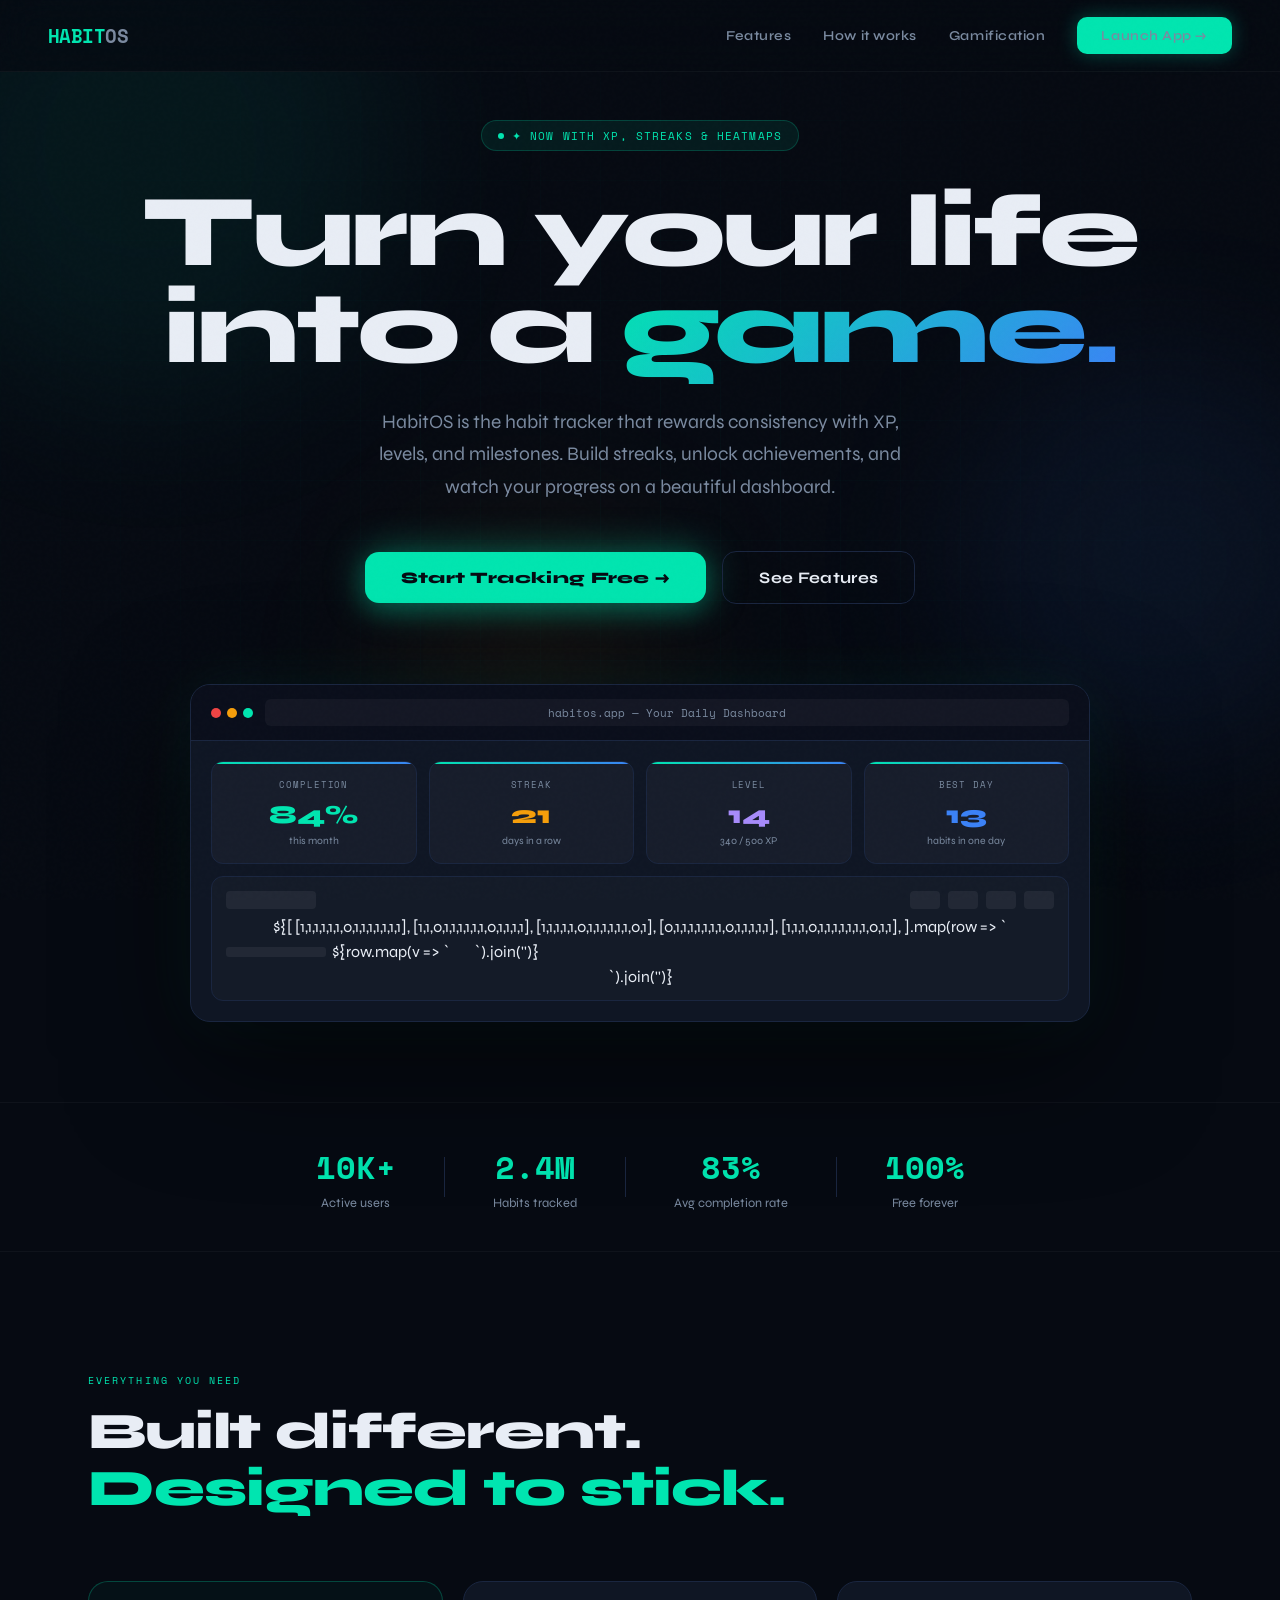
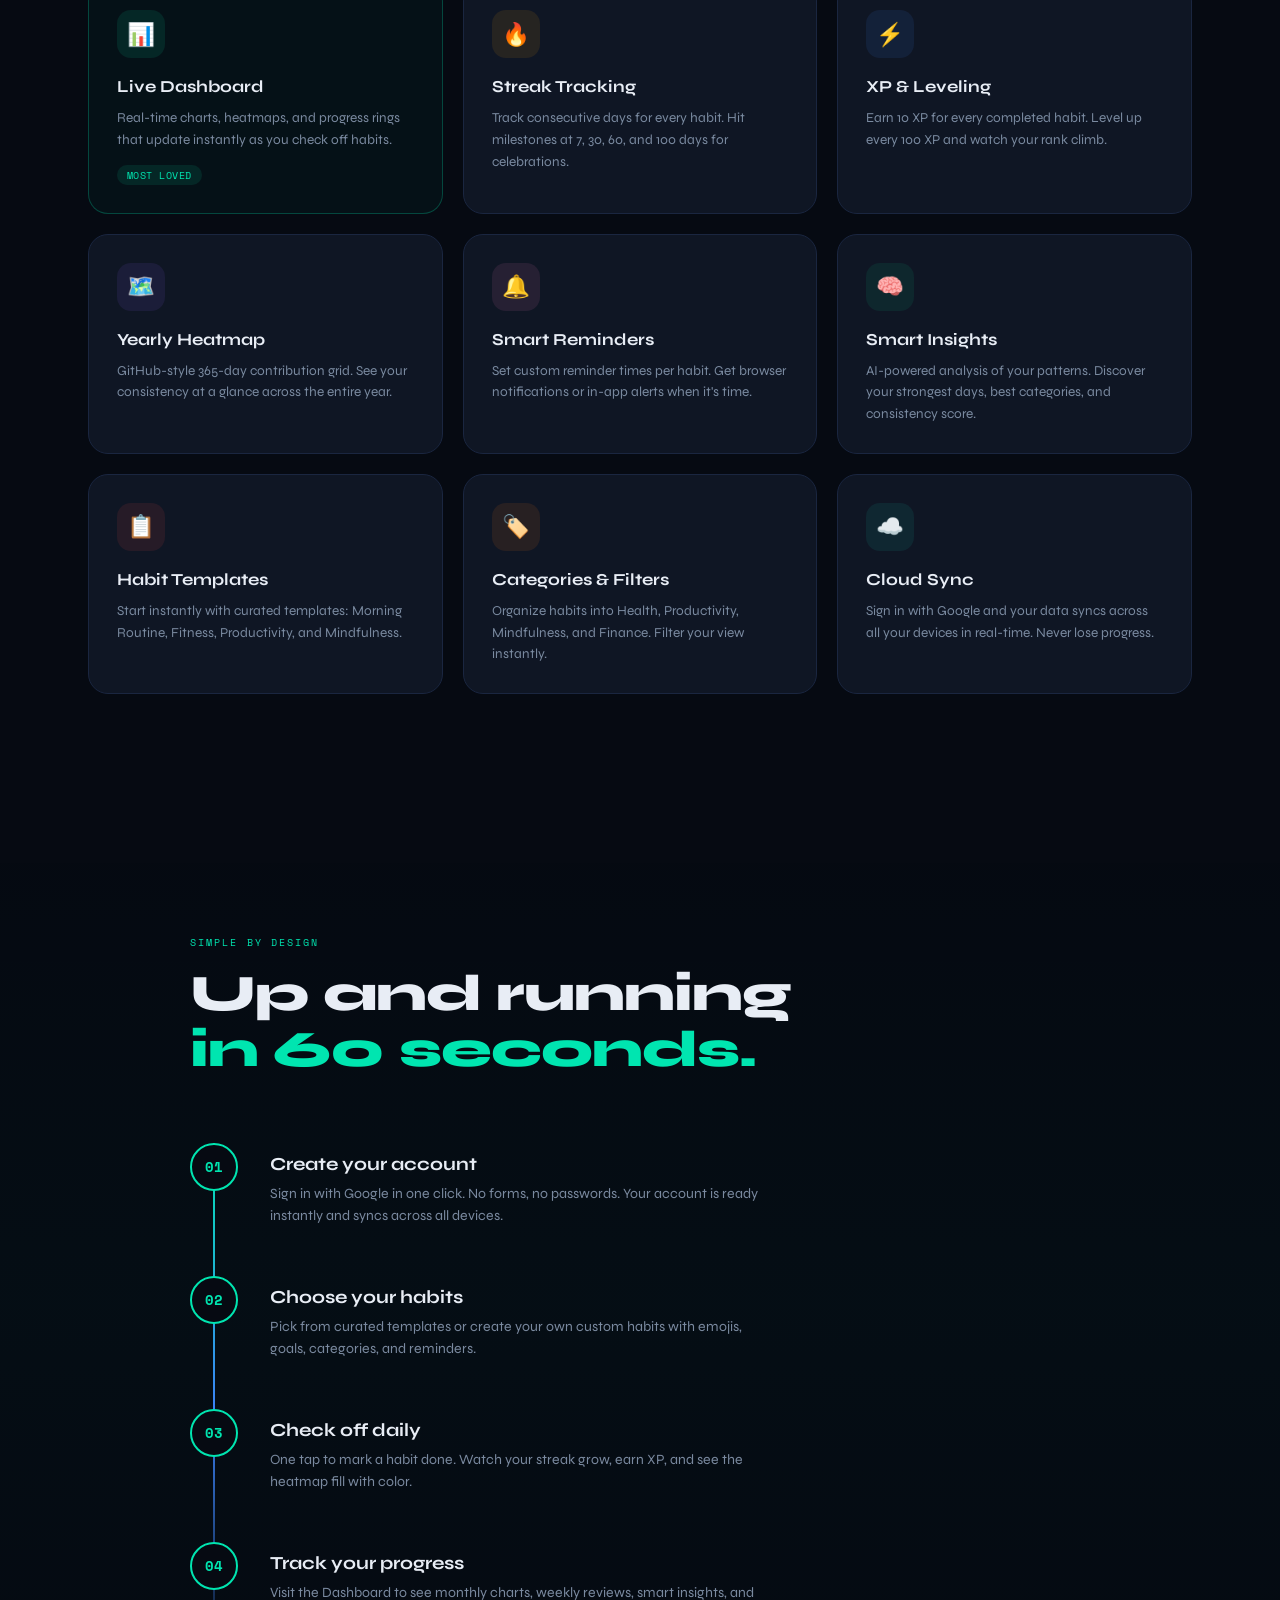
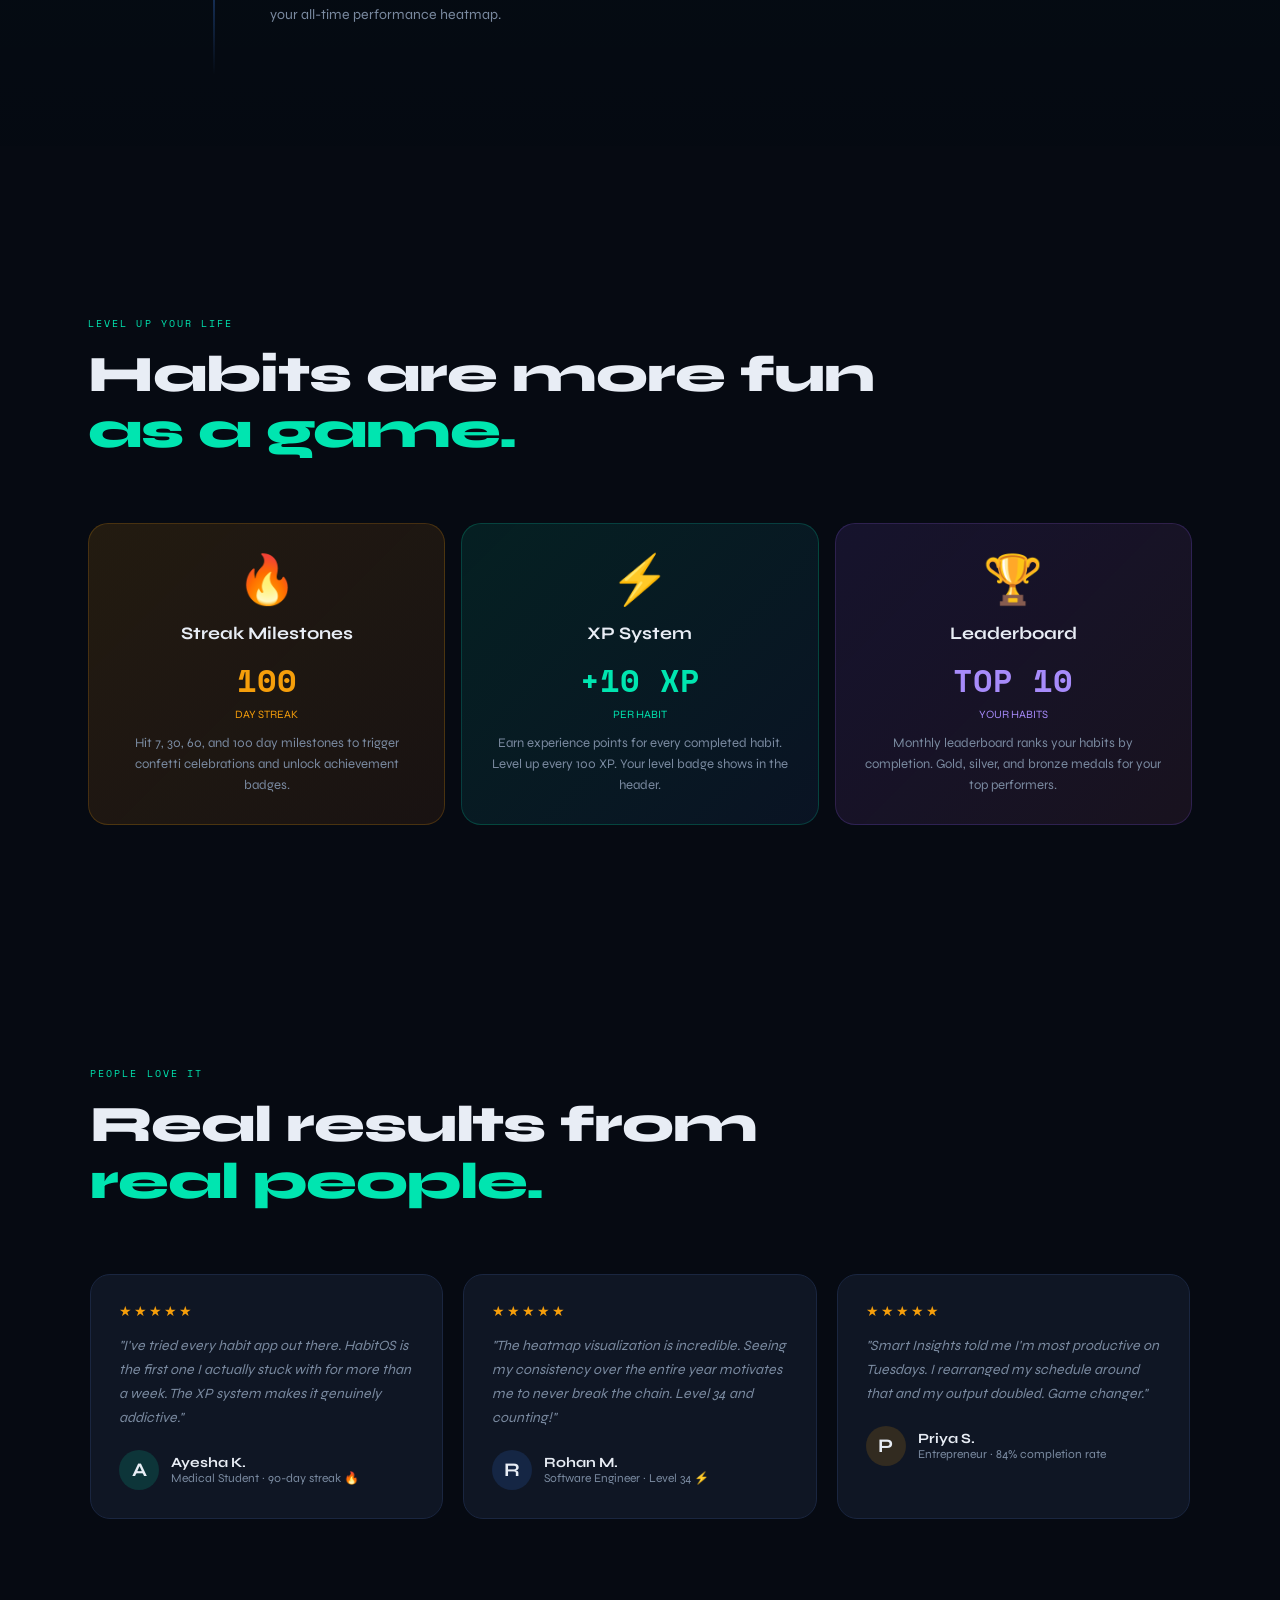
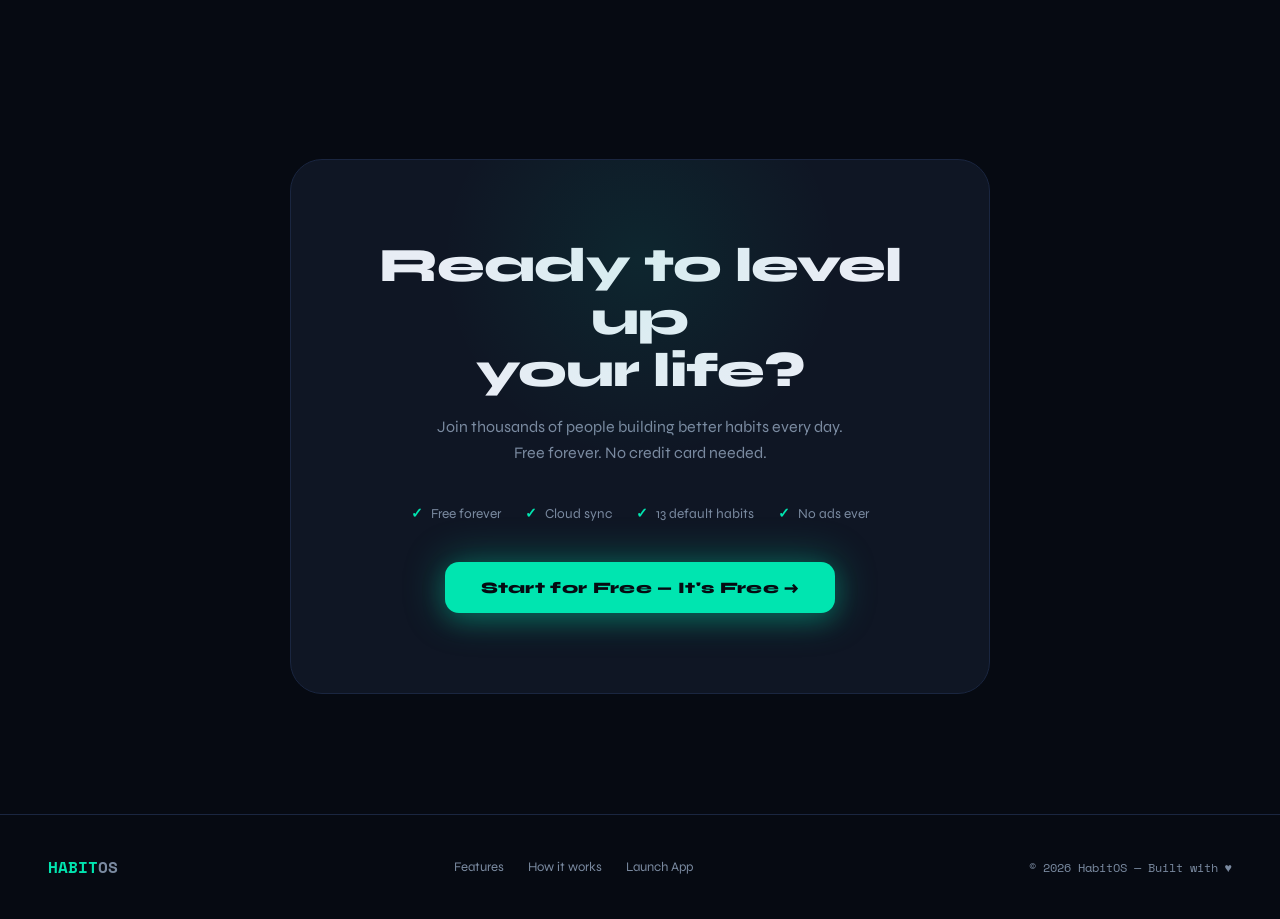
==== index.html @ 93cfb810 "feat: HabitOS v2.0 — gamified habit tracker" ====
<!DOCTYPE html>
<html lang="en">
<head>
<meta charset="UTF-8">
<meta name="viewport" content="width=device-width, initial-scale=1.0">
<title>HabitOS — Turn Your Life Into a Game</title>
<meta name="description" content="The habit tracker that turns your daily routine into an RPG. Track habits, earn XP, build streaks, and level up your life.">
<link rel="preconnect" href="https://fonts.googleapis.com">
<link href="https://fonts.googleapis.com/css2?family=Space+Mono:wght@400;700&family=Clash+Display:wght@400;500;600;700&family=Syne:wght@400;600;700;800&display=swap" rel="stylesheet">
<style>
:root {
  --bg: #060a12;
  --bg2: #0a0e1a;
  --surface: #0f1624;
  --border: #1a2640;
  --accent: #00e5b0;
  --accent2: #3b82f6;
  --accent3: #f59e0b;
  --pink: #f472b6;
  --text: #e8edf5;
  --text2: #7a8aa0;
  --glow: 0 0 40px rgba(0,229,176,0.2);
}

*, *::before, *::after { box-sizing: border-box; margin: 0; padding: 0; }

html { scroll-behavior: smooth; }

body {
  background: var(--bg);
  color: var(--text);
  font-family: 'Syne', sans-serif;
  overflow-x: hidden;
  cursor: default;
}

/* ── NOISE OVERLAY ── */
body::after {
  content: '';
  position: fixed; inset: 0; z-index: 1000;
  background-image: url("data:image/svg+xml,%3Csvg viewBox='0 0 256 256' xmlns='http://www.w3.org/2000/svg'%3E%3Cfilter id='noise'%3E%3CfeTurbulence type='fractalNoise' baseFrequency='0.9' numOctaves='4' stitchTiles='stitch'/%3E%3C/filter%3E%3Crect width='100%25' height='100%25' filter='url(%23noise)' opacity='0.03'/%3E%3C/svg%3E");
  pointer-events: none; opacity: 0.4;
}

/* ── ANIMATED BG ORBS ── */
.orb {
  position: fixed; border-radius: 50%;
  filter: blur(80px); pointer-events: none; z-index: 0;
  animation: orbFloat 8s ease-in-out infinite;
}
.orb-1 { width: 500px; height: 500px; background: rgba(0,229,176,0.06); top: -100px; left: -100px; animation-delay: 0s; }
.orb-2 { width: 400px; height: 400px; background: rgba(59,130,246,0.07); top: 40%; right: -80px; animation-delay: -3s; }
.orb-3 { width: 300px; height: 300px; background: rgba(245,158,11,0.05); bottom: 10%; left: 30%; animation-delay: -5s; }

@keyframes orbFloat {
  0%, 100% { transform: translate(0, 0); }
  33% { transform: translate(20px, -30px); }
  66% { transform: translate(-15px, 20px); }
}

/* ── GRID BG ── */
.grid-bg {
  position: fixed; inset: 0; z-index: 0;
  background-image:
    linear-gradient(rgba(0,229,176,0.025) 1px, transparent 1px),
    linear-gradient(90deg, rgba(0,229,176,0.025) 1px, transparent 1px);
  background-size: 60px 60px;
  mask-image: radial-gradient(ellipse 80% 80% at 50% 50%, black, transparent);
}

/* ── NAVBAR ── */
nav {
  position: fixed; top: 0; left: 0; right: 0; z-index: 100;
  padding: 0 48px;
  height: 72px;
  display: flex; align-items: center; justify-content: space-between;
  background: rgba(6,10,18,0.8);
  backdrop-filter: blur(20px);
  border-bottom: 1px solid rgba(255,255,255,0.04);
}
.nav-logo {
  font-family: 'Space Mono', monospace;
  font-size: 1.2rem; font-weight: 700;
  color: var(--accent); letter-spacing: -0.03em;
  text-decoration: none;
}
.nav-logo span { color: var(--text2); }
.nav-links { display: flex; align-items: center; gap: 32px; }
.nav-links a {
  color: var(--text2); text-decoration: none;
  font-size: 0.85rem; font-weight: 600; letter-spacing: 0.04em;
  transition: color 0.2s;
}
.nav-links a:hover { color: var(--text); }
.nav-cta {
  background: var(--accent); color: #060a12;
  padding: 10px 24px; border-radius: 10px;
  font-weight: 700; font-size: 0.85rem;
  text-decoration: none; letter-spacing: 0.04em;
  transition: all 0.2s;
  box-shadow: 0 0 20px rgba(0,229,176,0.3);
}
.nav-cta:hover {
  box-shadow: 0 0 40px rgba(0,229,176,0.5);
  transform: translateY(-1px);
  color: #060a12 !important;
}

/* ── SECTIONS ── */
section { position: relative; z-index: 1; }

/* ── HERO ── */
.hero {
  min-height: 100vh;
  display: flex; flex-direction: column;
  align-items: center; justify-content: center;
  text-align: center;
  padding: 120px 24px 80px;
}

.hero-badge {
  display: inline-flex; align-items: center; gap: 8px;
  background: rgba(0,229,176,0.08);
  border: 1px solid rgba(0,229,176,0.2);
  border-radius: 99px; padding: 6px 16px;
  font-family: 'Space Mono', monospace;
  font-size: 0.7rem; color: var(--accent);
  letter-spacing: 0.1em; margin-bottom: 32px;
  animation: fadeUp 0.6s ease both;
}
.hero-badge::before {
  content: ''; width: 6px; height: 6px;
  background: var(--accent); border-radius: 50%;
  animation: pulse 2s infinite;
}
@keyframes pulse { 0%,100%{opacity:1;} 50%{opacity:0.3;} }

.hero-title {
  font-family: 'Syne', sans-serif;
  font-size: clamp(3rem, 8vw, 6.5rem);
  font-weight: 800;
  line-height: 0.95;
  letter-spacing: -0.03em;
  margin-bottom: 28px;
  animation: fadeUp 0.6s ease 0.1s both;
}
.hero-title .line1 { display: block; color: var(--text); }
.hero-title .line2 { display: block; color: var(--text); }
.hero-title .accent-word {
  background: linear-gradient(135deg, var(--accent), var(--accent2));
  -webkit-background-clip: text; -webkit-text-fill-color: transparent;
  background-clip: text;
}

.hero-sub {
  font-size: clamp(1rem, 2vw, 1.2rem);
  color: var(--text2); max-width: 560px;
  line-height: 1.7; margin-bottom: 48px;
  animation: fadeUp 0.6s ease 0.2s both;
}

.hero-ctas {
  display: flex; align-items: center; gap: 16px; flex-wrap: wrap; justify-content: center;
  animation: fadeUp 0.6s ease 0.3s both;
  margin-bottom: 80px;
}
.btn-hero-primary {
  background: var(--accent); color: #060a12;
  padding: 16px 36px; border-radius: 14px;
  font-family: 'Syne', sans-serif; font-weight: 800;
  font-size: 1rem; text-decoration: none;
  letter-spacing: 0.02em;
  box-shadow: 0 0 40px rgba(0,229,176,0.35), 0 8px 24px rgba(0,229,176,0.2);
  transition: all 0.2s;
  border: none; cursor: pointer;
}
.btn-hero-primary:hover {
  transform: translateY(-3px);
  box-shadow: 0 0 60px rgba(0,229,176,0.5), 0 12px 32px rgba(0,229,176,0.25);
}
.btn-hero-ghost {
  background: transparent; color: var(--text);
  padding: 16px 36px; border-radius: 14px;
  font-family: 'Syne', sans-serif; font-weight: 700;
  font-size: 1rem; text-decoration: none;
  border: 1px solid var(--border); letter-spacing: 0.02em;
  transition: all 0.2s;
}
.btn-hero-ghost:hover { border-color: var(--text2); transform: translateY(-2px); }

/* App preview mockup */
.hero-mockup {
  width: 100%; max-width: 900px;
  background: var(--surface);
  border: 1px solid var(--border);
  border-radius: 20px;
  overflow: hidden;
  box-shadow: 0 40px 120px rgba(0,0,0,0.6), 0 0 60px rgba(0,229,176,0.08);
  animation: fadeUp 0.8s ease 0.4s both;
  position: relative;
}
.mockup-bar {
  background: rgba(10,14,26,0.9);
  border-bottom: 1px solid var(--border);
  padding: 14px 20px;
  display: flex; align-items: center; gap: 12px;
}
.mockup-dots { display: flex; gap: 6px; }
.mockup-dots span { width: 10px; height: 10px; border-radius: 50%; }
.mockup-dots span:nth-child(1) { background: #ef4444; }
.mockup-dots span:nth-child(2) { background: #f59e0b; }
.mockup-dots span:nth-child(3) { background: #00e5b0; }
.mockup-url {
  flex: 1; background: rgba(255,255,255,0.04); border-radius: 6px;
  padding: 5px 14px; font-family: 'Space Mono', monospace;
  font-size: 0.7rem; color: var(--text2); text-align: center;
}

.mockup-content {
  padding: 20px;
  display: grid; grid-template-columns: 1fr 1fr 1fr 1fr; gap: 12px;
  min-height: 240px;
}
.mock-stat {
  background: rgba(255,255,255,0.03); border: 1px solid var(--border);
  border-radius: 12px; padding: 16px;
  position: relative; overflow: hidden;
}
.mock-stat::before {
  content: ''; position: absolute; top: 0; left: 0; right: 0; height: 2px;
  background: linear-gradient(90deg, var(--accent), var(--accent2));
}
.mock-stat-label { font-family: 'Space Mono', monospace; font-size: 0.55rem; color: var(--text2); letter-spacing: 0.1em; margin-bottom: 8px; }
.mock-stat-value { font-size: 1.6rem; font-weight: 800; color: var(--accent); }
.mock-stat-sub { font-size: 0.65rem; color: var(--text2); margin-top: 4px; }

.mock-grid {
  grid-column: 1 / -1;
  background: rgba(255,255,255,0.02); border: 1px solid var(--border);
  border-radius: 12px; padding: 14px; overflow: hidden;
}
.mock-grid-header { display: flex; gap: 4px; margin-bottom: 8px; }
.mock-gh { height: 18px; background: rgba(255,255,255,0.06); border-radius: 4px; }
.mock-grid-rows { display: flex; flex-direction: column; gap: 6px; }
.mock-row { display: flex; align-items: center; gap: 6px; }
.mock-row-label { width: 100px; height: 10px; background: rgba(255,255,255,0.06); border-radius: 3px; flex-shrink: 0; }
.mock-cells { display: flex; gap: 3px; }
.mock-cell { width: 18px; height: 18px; border-radius: 3px; }
.mc-done { background: rgba(0,229,176,0.5); }
.mc-empty { background: rgba(255,255,255,0.05); }
.mc-partial { background: rgba(0,229,176,0.2); }

/* ── SOCIAL PROOF ── */
.social-proof {
  padding: 40px 48px;
  display: flex; align-items: center; justify-content: center; gap: 48px;
  flex-wrap: wrap;
  border-top: 1px solid rgba(255,255,255,0.04);
  border-bottom: 1px solid rgba(255,255,255,0.04);
}
.sp-stat { text-align: center; }
.sp-num { font-family: 'Space Mono', monospace; font-size: 2rem; font-weight: 700; color: var(--accent); }
.sp-label { font-size: 0.8rem; color: var(--text2); margin-top: 4px; }
.sp-divider { width: 1px; height: 40px; background: var(--border); }

/* ── FEATURES ── */
.features {
  padding: 120px 48px;
  max-width: 1200px; margin: 0 auto;
}
.section-tag {
  font-family: 'Space Mono', monospace;
  font-size: 0.65rem; color: var(--accent);
  letter-spacing: 0.2em; text-transform: uppercase;
  margin-bottom: 16px; display: block;
}
.section-title {
  font-size: clamp(2rem, 4vw, 3.2rem);
  font-weight: 800; line-height: 1.1;
  letter-spacing: -0.02em; margin-bottom: 64px;
}
.section-title span { color: var(--accent); }

.features-grid {
  display: grid;
  grid-template-columns: repeat(3, 1fr);
  gap: 20px;
}
.feature-card {
  background: var(--surface);
  border: 1px solid var(--border);
  border-radius: 20px; padding: 28px;
  transition: all 0.3s;
  position: relative; overflow: hidden;
}
.feature-card::before {
  content: ''; position: absolute;
  inset: 0; border-radius: 20px;
  background: radial-gradient(circle at top left, rgba(0,229,176,0.04), transparent 60%);
  opacity: 0; transition: opacity 0.3s;
}
.feature-card:hover { border-color: rgba(0,229,176,0.3); transform: translateY(-4px); box-shadow: 0 20px 60px rgba(0,0,0,0.3); }
.feature-card:hover::before { opacity: 1; }
.feature-card.featured { border-color: rgba(0,229,176,0.25); background: rgba(0,229,176,0.03); }

.feat-icon {
  width: 48px; height: 48px; border-radius: 14px;
  display: flex; align-items: center; justify-content: center;
  font-size: 1.4rem; margin-bottom: 18px;
}
.feat-title { font-size: 1.05rem; font-weight: 700; margin-bottom: 10px; }
.feat-desc { font-size: 0.85rem; color: var(--text2); line-height: 1.6; }
.feat-badge {
  display: inline-block; margin-top: 14px;
  font-family: 'Space Mono', monospace; font-size: 0.6rem;
  color: var(--accent); background: rgba(0,229,176,0.1);
  border-radius: 99px; padding: 3px 10px; letter-spacing: 0.05em;
}

/* ── HOW IT WORKS ── */
.how-it-works {
  padding: 120px 48px;
  background: linear-gradient(180deg, transparent, rgba(0,229,176,0.02), transparent);
}
.hiw-inner { max-width: 900px; margin: 0 auto; }
.steps { display: flex; flex-direction: column; gap: 0; margin-top: 60px; position: relative; }
.steps::before {
  content: ''; position: absolute; left: 23px; top: 0; bottom: 0;
  width: 2px; background: linear-gradient(180deg, var(--accent), var(--accent2), transparent);
}
.step { display: flex; gap: 32px; align-items: flex-start; padding-bottom: 48px; }
.step-num {
  width: 48px; height: 48px; border-radius: 50%; flex-shrink: 0;
  background: var(--bg); border: 2px solid var(--accent);
  display: flex; align-items: center; justify-content: center;
  font-family: 'Space Mono', monospace; font-size: 0.85rem;
  font-weight: 700; color: var(--accent); position: relative; z-index: 1;
}
.step-content { padding-top: 10px; }
.step-title { font-size: 1.15rem; font-weight: 700; margin-bottom: 8px; }
.step-desc { font-size: 0.88rem; color: var(--text2); line-height: 1.6; max-width: 500px; }

/* ── GAMIFICATION SHOWCASE ── */
.game-section {
  padding: 120px 48px;
  max-width: 1200px; margin: 0 auto;
}
.game-cards { display: grid; grid-template-columns: repeat(3, 1fr); gap: 16px; margin-top: 60px; }
.game-card {
  border-radius: 20px; padding: 28px;
  position: relative; overflow: hidden; text-align: center;
}
.gc-1 { background: linear-gradient(135deg, rgba(245,158,11,0.12), rgba(249,115,22,0.08)); border: 1px solid rgba(245,158,11,0.2); }
.gc-2 { background: linear-gradient(135deg, rgba(0,229,176,0.1), rgba(59,130,246,0.08)); border: 1px solid rgba(0,229,176,0.2); }
.gc-3 { background: linear-gradient(135deg, rgba(139,92,246,0.12), rgba(244,114,182,0.08)); border: 1px solid rgba(139,92,246,0.2); }
.game-card .gc-icon { font-size: 3rem; margin-bottom: 14px; display: block; }
.game-card .gc-title { font-size: 1.1rem; font-weight: 700; margin-bottom: 8px; }
.game-card .gc-desc { font-size: 0.82rem; color: var(--text2); line-height: 1.6; }
.game-card .gc-value { font-family: 'Space Mono', monospace; font-size: 2rem; font-weight: 700; margin: 12px 0 4px; }
.gc-1 .gc-value { color: var(--accent3); }
.gc-2 .gc-value { color: var(--accent); }
.gc-3 .gc-value { color: #a78bfa; }

/* ── TESTIMONIALS ── */
.testimonials { padding: 120px 48px; }
.testi-inner { max-width: 1100px; margin: 0 auto; }
.testi-grid { display: grid; grid-template-columns: repeat(3, 1fr); gap: 20px; margin-top: 60px; }
.testi-card {
  background: var(--surface); border: 1px solid var(--border);
  border-radius: 20px; padding: 28px; transition: all 0.2s;
}
.testi-card:hover { border-color: rgba(0,229,176,0.2); transform: translateY(-3px); }
.testi-stars { color: var(--accent3); font-size: 0.9rem; margin-bottom: 14px; letter-spacing: 2px; }
.testi-text { font-size: 0.88rem; color: var(--text2); line-height: 1.7; margin-bottom: 20px; font-style: italic; }
.testi-author { display: flex; align-items: center; gap: 12px; }
.testi-avatar {
  width: 40px; height: 40px; border-radius: 50%;
  display: flex; align-items: center; justify-content: center;
  font-size: 1.2rem; font-weight: 700; flex-shrink: 0;
}
.ta-1 { background: rgba(0,229,176,0.15); }
.ta-2 { background: rgba(59,130,246,0.15); }
.ta-3 { background: rgba(245,158,11,0.15); }
.testi-name { font-weight: 700; font-size: 0.88rem; }
.testi-role { font-size: 0.75rem; color: var(--text2); }

/* ── CTA SECTION ── */
.cta-section {
  padding: 120px 48px;
  text-align: center;
}
.cta-inner {
  max-width: 700px; margin: 0 auto;
  background: var(--surface);
  border: 1px solid var(--border);
  border-radius: 32px; padding: 80px 60px;
  position: relative; overflow: hidden;
}
.cta-inner::before {
  content: ''; position: absolute; top: -100px; left: 50%; transform: translateX(-50%);
  width: 400px; height: 400px; border-radius: 50%;
  background: radial-gradient(circle, rgba(0,229,176,0.08), transparent 70%);
  pointer-events: none;
}
.cta-title { font-size: clamp(2rem, 4vw, 3rem); font-weight: 800; line-height: 1.1; margin-bottom: 16px; letter-spacing: -0.02em; }
.cta-sub { color: var(--text2); font-size: 1rem; margin-bottom: 40px; line-height: 1.6; }
.cta-features { display: flex; justify-content: center; gap: 24px; flex-wrap: wrap; margin-bottom: 40px; }
.cta-feat { display: flex; align-items: center; gap: 8px; font-size: 0.85rem; color: var(--text2); }
.cta-feat::before { content: '✓'; color: var(--accent); font-weight: 700; }

/* ── FOOTER ── */
footer {
  border-top: 1px solid var(--border);
  padding: 40px 48px;
  display: flex; align-items: center; justify-content: space-between; flex-wrap: wrap; gap: 16px;
}
.footer-logo { font-family: 'Space Mono', monospace; font-size: 1rem; color: var(--accent); font-weight: 700; }
.footer-logo span { color: var(--text2); }
.footer-links { display: flex; gap: 24px; }
.footer-links a { color: var(--text2); text-decoration: none; font-size: 0.82rem; transition: color 0.2s; }
.footer-links a:hover { color: var(--text); }
.footer-copy { color: var(--text2); font-size: 0.78rem; font-family: 'Space Mono', monospace; }

/* ── ANIMATIONS ── */
@keyframes fadeUp {
  from { opacity: 0; transform: translateY(24px); }
  to { opacity: 1; transform: translateY(0); }
}
.reveal {
  opacity: 0; transform: translateY(32px);
  transition: opacity 0.7s ease, transform 0.7s ease;
}
.reveal.visible { opacity: 1; transform: translateY(0); }

/* ── MOBILE ── */
@media (max-width: 768px) {
  nav { padding: 0 20px; }
  .nav-links { display: none; }
  .features { padding: 80px 20px; }
  .features-grid { grid-template-columns: 1fr; }
  .game-cards { grid-template-columns: 1fr; }
  .testi-grid { grid-template-columns: 1fr; }
  .how-it-works { padding: 80px 20px; }
  .social-proof { padding: 40px 20px; gap: 24px; }
  .sp-divider { display: none; }
  .cta-inner { padding: 48px 28px; }
  footer { flex-direction: column; text-align: center; padding: 32px 20px; }
  .mockup-content { grid-template-columns: 1fr 1fr; }
}
</style>
</head>
<body>

<div class="grid-bg"></div>
<div class="orb orb-1"></div>
<div class="orb orb-2"></div>
<div class="orb orb-3"></div>

<!-- ── NAVBAR ── -->
<nav>
  <a href="#" class="nav-logo">HABIT<span>OS</span></a>
  <div class="nav-links">
    <a href="#features">Features</a>
    <a href="#how-it-works">How it works</a>
    <a href="#gamification">Gamification</a>
    <a href="app.html" class="nav-cta">Launch App →</a>
  </div>
</nav>

<!-- ── HERO ── -->
<section class="hero">
  <div class="hero-badge">✦ NOW WITH XP, STREAKS & HEATMAPS</div>

  <h1 class="hero-title">
    <span class="line1">Turn your life</span>
    <span class="line2">into a <span class="accent-word">game.</span></span>
  </h1>

  <p class="hero-sub">
    HabitOS is the habit tracker that rewards consistency with XP, levels, and milestones.
    Build streaks, unlock achievements, and watch your progress on a beautiful dashboard.
  </p>

  <div class="hero-ctas">
    <a href="app.html" class="btn-hero-primary">Start Tracking Free →</a>
    <a href="#features" class="btn-hero-ghost">See Features</a>
  </div>

  <!-- App mockup -->
  <div class="hero-mockup">
    <div class="mockup-bar">
      <div class="mockup-dots">
        <span></span><span></span><span></span>
      </div>
      <div class="mockup-url">habitos.app — Your Daily Dashboard</div>
    </div>
    <div class="mockup-content">
      <div class="mock-stat">
        <div class="mock-stat-label">COMPLETION</div>
        <div class="mock-stat-value">84%</div>
        <div class="mock-stat-sub">this month</div>
      </div>
      <div class="mock-stat">
        <div class="mock-stat-label">STREAK</div>
        <div class="mock-stat-value" style="color:var(--accent3)">21</div>
        <div class="mock-stat-sub">days in a row</div>
      </div>
      <div class="mock-stat">
        <div class="mock-stat-label">LEVEL</div>
        <div class="mock-stat-value" style="color:#a78bfa">14</div>
        <div class="mock-stat-sub">340 / 500 XP</div>
      </div>
      <div class="mock-stat">
        <div class="mock-stat-label">BEST DAY</div>
        <div class="mock-stat-value" style="color:var(--accent2)">13</div>
        <div class="mock-stat-sub">habits in one day</div>
      </div>
      <div class="mock-grid" style="grid-column:1/-1">
        <div class="mock-grid-header">
          <div class="mock-gh" style="width:90px"></div>
          <div style="flex:1"></div>
          <div class="mock-gh" style="width:30px"></div>
          <div class="mock-gh" style="width:30px;margin-left:4px"></div>
          <div class="mock-gh" style="width:30px;margin-left:4px"></div>
          <div class="mock-gh" style="width:30px;margin-left:4px"></div>
        </div>
        <div class="mock-grid-rows">
          ${[
            [1,1,1,1,1,1,0,1,1,1,1,1,1,1],
            [1,1,0,1,1,1,1,1,1,0,1,1,1,1],
            [1,1,1,1,1,0,1,1,1,1,1,1,0,1],
            [0,1,1,1,1,1,1,1,0,1,1,1,1,1],
            [1,1,1,0,1,1,1,1,1,1,1,0,1,1],
          ].map(row => `
            <div class="mock-row">
              <div class="mock-row-label"></div>
              <div class="mock-cells">${row.map(v => `<div class="mock-cell ${v ? 'mc-done' : 'mc-empty'}"></div>`).join('')}</div>
            </div>
          `).join('')}
        </div>
      </div>
    </div>
  </div>
</section>

<!-- ── SOCIAL PROOF ── -->
<div class="social-proof reveal">
  <div class="sp-stat">
    <div class="sp-num">10K+</div>
    <div class="sp-label">Active users</div>
  </div>
  <div class="sp-divider"></div>
  <div class="sp-stat">
    <div class="sp-num">2.4M</div>
    <div class="sp-label">Habits tracked</div>
  </div>
  <div class="sp-divider"></div>
  <div class="sp-stat">
    <div class="sp-num">83%</div>
    <div class="sp-label">Avg completion rate</div>
  </div>
  <div class="sp-divider"></div>
  <div class="sp-stat">
    <div class="sp-num">100%</div>
    <div class="sp-label">Free forever</div>
  </div>
</div>

<!-- ── FEATURES ── -->
<section class="features" id="features">
  <span class="section-tag reveal">Everything you need</span>
  <h2 class="section-title reveal">Built different.<br><span>Designed to stick.</span></h2>

  <div class="features-grid">
    <div class="feature-card featured reveal">
      <div class="feat-icon" style="background:rgba(0,229,176,0.1)">📊</div>
      <div class="feat-title">Live Dashboard</div>
      <div class="feat-desc">Real-time charts, heatmaps, and progress rings that update instantly as you check off habits.</div>
      <span class="feat-badge">MOST LOVED</span>
    </div>
    <div class="feature-card reveal" style="transition-delay:0.05s">
      <div class="feat-icon" style="background:rgba(245,158,11,0.1)">🔥</div>
      <div class="feat-title">Streak Tracking</div>
      <div class="feat-desc">Track consecutive days for every habit. Hit milestones at 7, 30, 60, and 100 days for celebrations.</div>
    </div>
    <div class="feature-card reveal" style="transition-delay:0.1s">
      <div class="feat-icon" style="background:rgba(59,130,246,0.1)">⚡</div>
      <div class="feat-title">XP & Leveling</div>
      <div class="feat-desc">Earn 10 XP for every completed habit. Level up every 100 XP and watch your rank climb.</div>
    </div>
    <div class="feature-card reveal" style="transition-delay:0.15s">
      <div class="feat-icon" style="background:rgba(139,92,246,0.1)">🗺️</div>
      <div class="feat-title">Yearly Heatmap</div>
      <div class="feat-desc">GitHub-style 365-day contribution grid. See your consistency at a glance across the entire year.</div>
    </div>
    <div class="feature-card reveal" style="transition-delay:0.2s">
      <div class="feat-icon" style="background:rgba(244,114,182,0.1)">🔔</div>
      <div class="feat-title">Smart Reminders</div>
      <div class="feat-desc">Set custom reminder times per habit. Get browser notifications or in-app alerts when it's time.</div>
    </div>
    <div class="feature-card reveal" style="transition-delay:0.25s">
      <div class="feat-icon" style="background:rgba(16,185,129,0.1)">🧠</div>
      <div class="feat-title">Smart Insights</div>
      <div class="feat-desc">AI-powered analysis of your patterns. Discover your strongest days, best categories, and consistency score.</div>
    </div>
    <div class="feature-card reveal" style="transition-delay:0.3s">
      <div class="feat-icon" style="background:rgba(239,68,68,0.1)">📋</div>
      <div class="feat-title">Habit Templates</div>
      <div class="feat-desc">Start instantly with curated templates: Morning Routine, Fitness, Productivity, and Mindfulness.</div>
    </div>
    <div class="feature-card reveal" style="transition-delay:0.35s">
      <div class="feat-icon" style="background:rgba(249,115,22,0.1)">🏷️</div>
      <div class="feat-title">Categories & Filters</div>
      <div class="feat-desc">Organize habits into Health, Productivity, Mindfulness, and Finance. Filter your view instantly.</div>
    </div>
    <div class="feature-card reveal" style="transition-delay:0.4s">
      <div class="feat-icon" style="background:rgba(20,184,166,0.1)">☁️</div>
      <div class="feat-title">Cloud Sync</div>
      <div class="feat-desc">Sign in with Google and your data syncs across all your devices in real-time. Never lose progress.</div>
    </div>
  </div>
</section>

<!-- ── HOW IT WORKS ── -->
<section class="how-it-works" id="how-it-works">
  <div class="hiw-inner">
    <span class="section-tag reveal">Simple by design</span>
    <h2 class="section-title reveal">Up and running<br><span>in 60 seconds.</span></h2>

    <div class="steps">
      <div class="step reveal">
        <div class="step-num">01</div>
        <div class="step-content">
          <div class="step-title">Create your account</div>
          <div class="step-desc">Sign in with Google in one click. No forms, no passwords. Your account is ready instantly and syncs across all devices.</div>
        </div>
      </div>
      <div class="step reveal">
        <div class="step-num">02</div>
        <div class="step-content">
          <div class="step-title">Choose your habits</div>
          <div class="step-desc">Pick from curated templates or create your own custom habits with emojis, goals, categories, and reminders.</div>
        </div>
      </div>
      <div class="step reveal">
        <div class="step-num">03</div>
        <div class="step-content">
          <div class="step-title">Check off daily</div>
          <div class="step-desc">One tap to mark a habit done. Watch your streak grow, earn XP, and see the heatmap fill with color.</div>
        </div>
      </div>
      <div class="step reveal">
        <div class="step-num">04</div>
        <div class="step-content">
          <div class="step-title">Track your progress</div>
          <div class="step-desc">Visit the Dashboard to see monthly charts, weekly reviews, smart insights, and your all-time performance heatmap.</div>
        </div>
      </div>
    </div>
  </div>
</section>

<!-- ── GAMIFICATION ── -->
<section class="game-section" id="gamification">
  <span class="section-tag reveal">Level up your life</span>
  <h2 class="section-title reveal">Habits are more fun<br><span>as a game.</span></h2>

  <div class="game-cards">
    <div class="game-card gc-1 reveal">
      <span class="gc-icon">🔥</span>
      <div class="gc-title">Streak Milestones</div>
      <div class="gc-value">100</div>
      <div style="font-size:0.7rem;color:var(--accent3);margin-bottom:12px">DAY STREAK</div>
      <div class="gc-desc">Hit 7, 30, 60, and 100 day milestones to trigger confetti celebrations and unlock achievement badges.</div>
    </div>
    <div class="game-card gc-2 reveal" style="transition-delay:0.1s">
      <span class="gc-icon">⚡</span>
      <div class="gc-title">XP System</div>
      <div class="gc-value">+10 XP</div>
      <div style="font-size:0.7rem;color:var(--accent);margin-bottom:12px">PER HABIT</div>
      <div class="gc-desc">Earn experience points for every completed habit. Level up every 100 XP. Your level badge shows in the header.</div>
    </div>
    <div class="game-card gc-3 reveal" style="transition-delay:0.2s">
      <span class="gc-icon">🏆</span>
      <div class="gc-title">Leaderboard</div>
      <div class="gc-value">TOP 10</div>
      <div style="font-size:0.7rem;color:#a78bfa;margin-bottom:12px">YOUR HABITS</div>
      <div class="gc-desc">Monthly leaderboard ranks your habits by completion. Gold, silver, and bronze medals for your top performers.</div>
    </div>
  </div>
</section>

<!-- ── TESTIMONIALS ── -->
<section class="testimonials">
  <div class="testi-inner">
    <span class="section-tag reveal">People love it</span>
    <h2 class="section-title reveal">Real results from<br><span>real people.</span></h2>

    <div class="testi-grid">
      <div class="testi-card reveal">
        <div class="testi-stars">★★★★★</div>
        <div class="testi-text">"I've tried every habit app out there. HabitOS is the first one I actually stuck with for more than a week. The XP system makes it genuinely addictive."</div>
        <div class="testi-author">
          <div class="testi-avatar ta-1">A</div>
          <div>
            <div class="testi-name">Ayesha K.</div>
            <div class="testi-role">Medical Student · 90-day streak 🔥</div>
          </div>
        </div>
      </div>
      <div class="testi-card reveal" style="transition-delay:0.1s">
        <div class="testi-stars">★★★★★</div>
        <div class="testi-text">"The heatmap visualization is incredible. Seeing my consistency over the entire year motivates me to never break the chain. Level 34 and counting!"</div>
        <div class="testi-author">
          <div class="testi-avatar ta-2">R</div>
          <div>
            <div class="testi-name">Rohan M.</div>
            <div class="testi-role">Software Engineer · Level 34 ⚡</div>
          </div>
        </div>
      </div>
      <div class="testi-card reveal" style="transition-delay:0.2s">
        <div class="testi-stars">★★★★★</div>
        <div class="testi-text">"Smart Insights told me I'm most productive on Tuesdays. I rearranged my schedule around that and my output doubled. Game changer."</div>
        <div class="testi-author">
          <div class="testi-avatar ta-3">P</div>
          <div>
            <div class="testi-name">Priya S.</div>
            <div class="testi-role">Entrepreneur · 84% completion rate</div>
          </div>
        </div>
      </div>
    </div>
  </div>
</section>

<!-- ── CTA ── -->
<section class="cta-section">
  <div class="cta-inner reveal">
    <h2 class="cta-title">Ready to level up<br>your life?</h2>
    <p class="cta-sub">Join thousands of people building better habits every day.<br>Free forever. No credit card needed.</p>
    <div class="cta-features">
      <span class="cta-feat">Free forever</span>
      <span class="cta-feat">Cloud sync</span>
      <span class="cta-feat">13 default habits</span>
      <span class="cta-feat">No ads ever</span>
    </div>
    <a href="app.html" class="btn-hero-primary" style="display:inline-block">Start for Free — It's Free →</a>
  </div>
</section>

<!-- ── FOOTER ── -->
<footer>
  <div class="footer-logo">HABIT<span>OS</span></div>
  <div class="footer-links">
    <a href="#features">Features</a>
    <a href="#how-it-works">How it works</a>
    <a href="app.html">Launch App</a>
  </div>
  <div class="footer-copy">© 2026 HabitOS — Built with ♥</div>
</footer>

<script>
// ── SMART LINK FIX ──
// Works locally (file://) AND when deployed (https://)
function navigateToApp(e) {
  if (e) e.preventDefault();
  const isLocal = location.protocol === 'file:';
  if (isLocal) {
    // Build the app.html path relative to current file
    const currentPath = location.href.replace(/index\.html.*$/, '').replace(/\/$/, '');
    window.location.href = currentPath + '/app.html';
  } else {
    window.location.href = 'app.html';
  }
}

// Intercept all app.html links
document.querySelectorAll('a[href="app.html"]').forEach(link => {
  link.addEventListener('click', navigateToApp);
});

// Scroll reveal
const observer = new IntersectionObserver((entries) => {
  entries.forEach(e => { if (e.isIntersecting) { e.target.classList.add('visible'); } });
}, { threshold: 0.1, rootMargin: '0px 0px -40px 0px' });
document.querySelectorAll('.reveal').forEach(el => observer.observe(el));

// Navbar transparency on scroll
window.addEventListener('scroll', () => {
  const nav = document.querySelector('nav');
  if (window.scrollY > 50) nav.style.background = 'rgba(6,10,18,0.95)';
  else nav.style.background = 'rgba(6,10,18,0.8)';
});
</script>
</body>
</html>
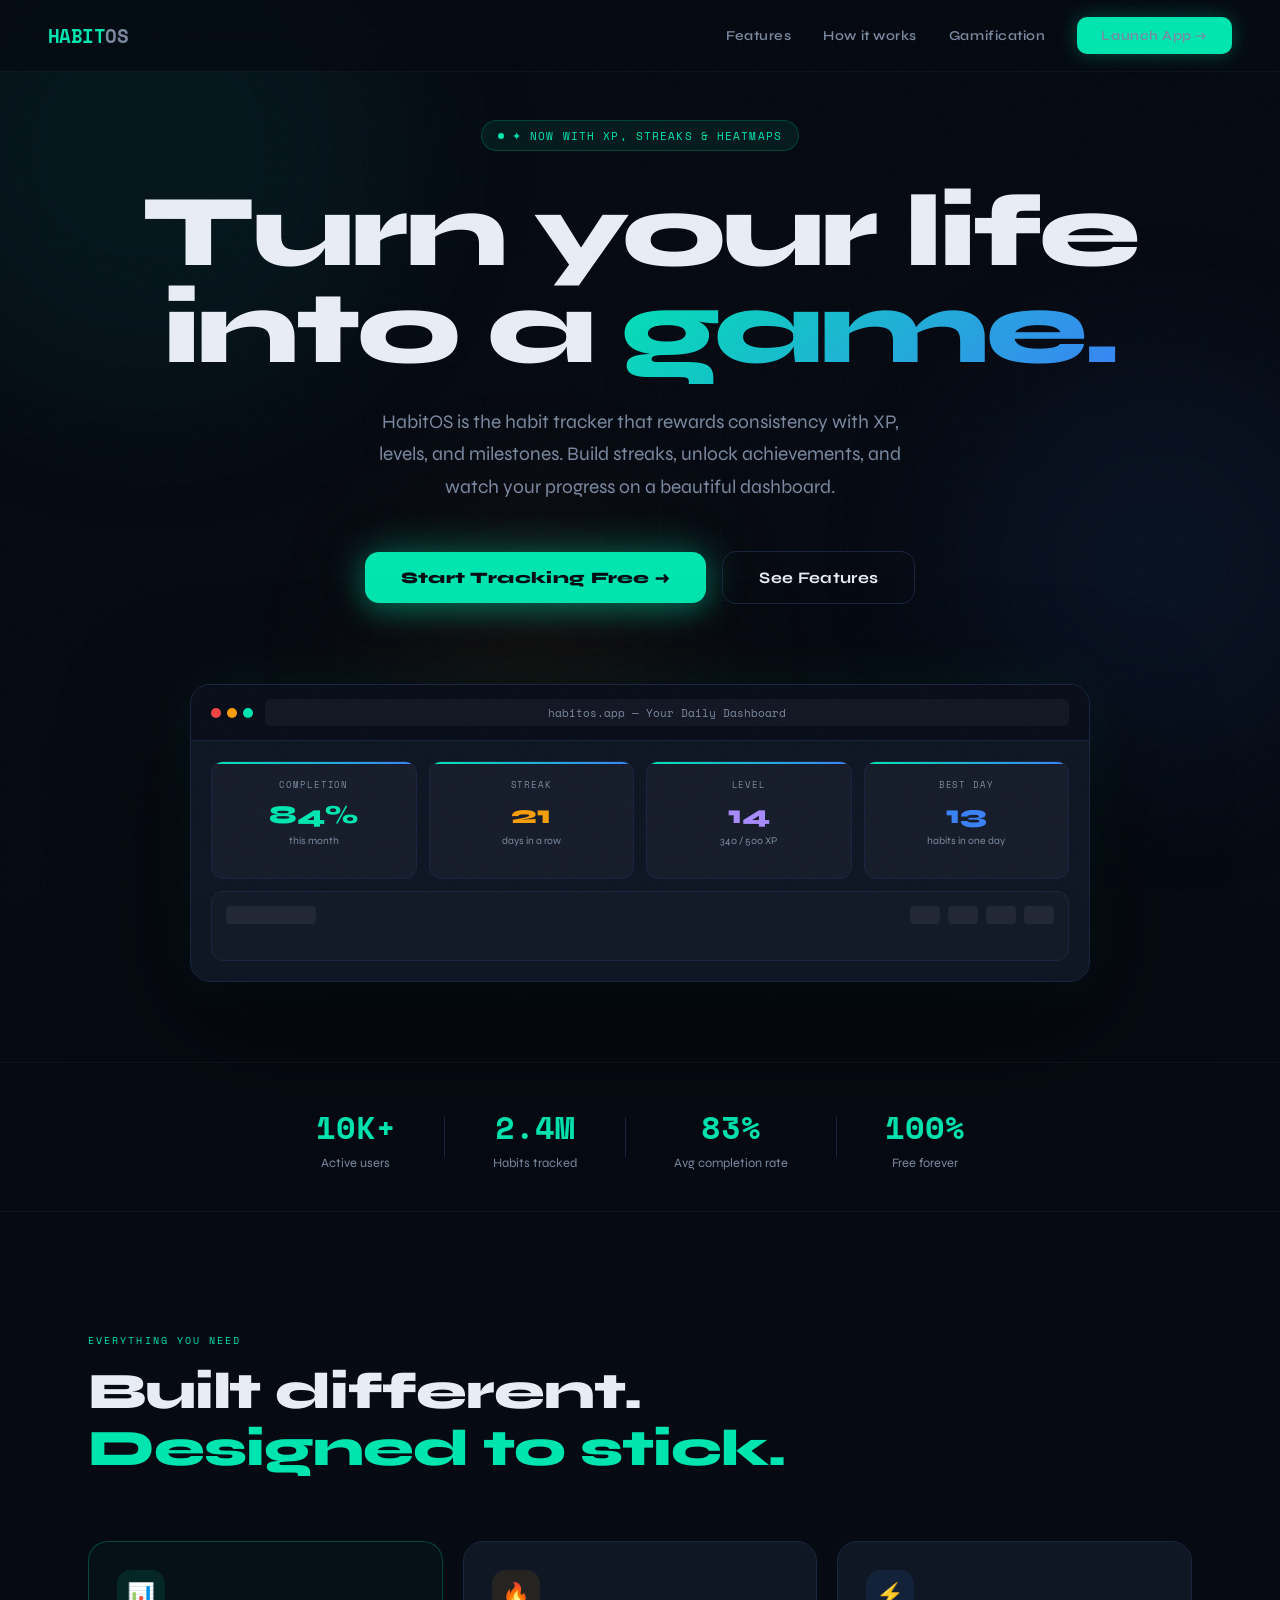
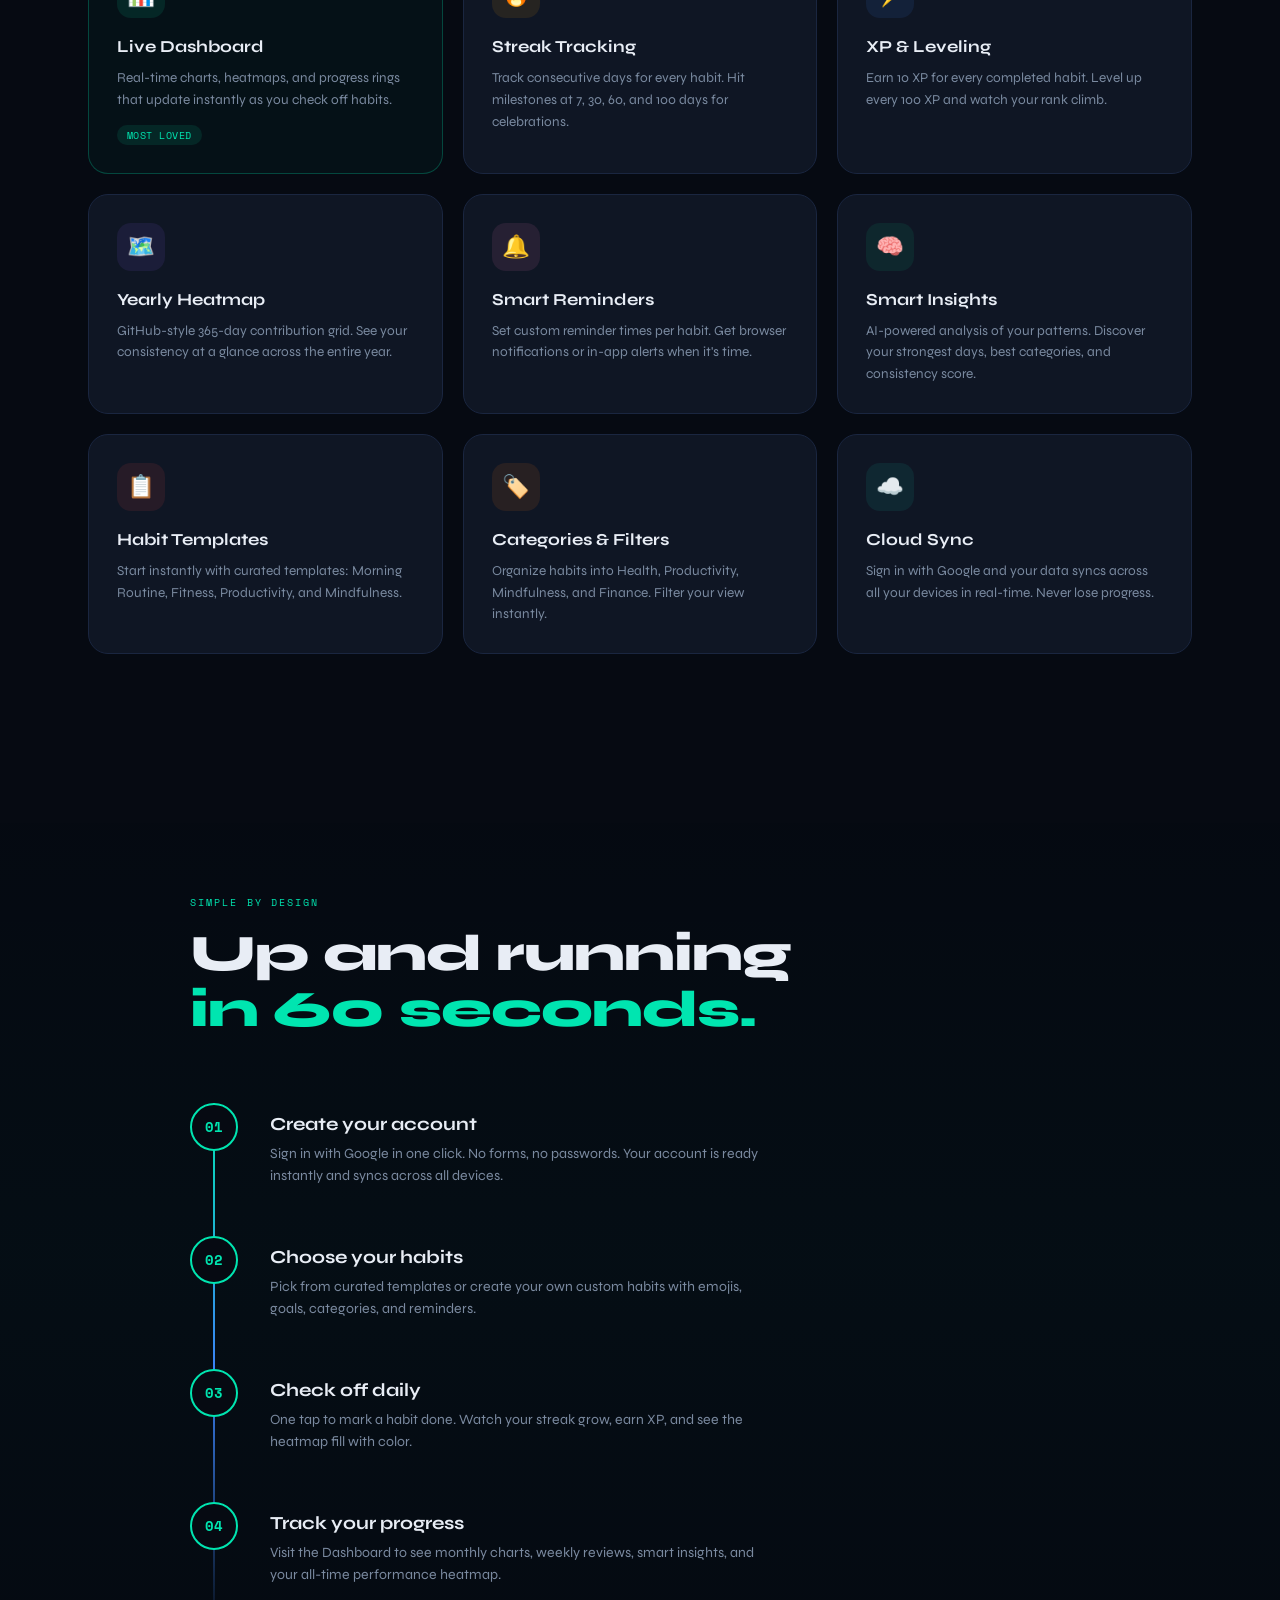
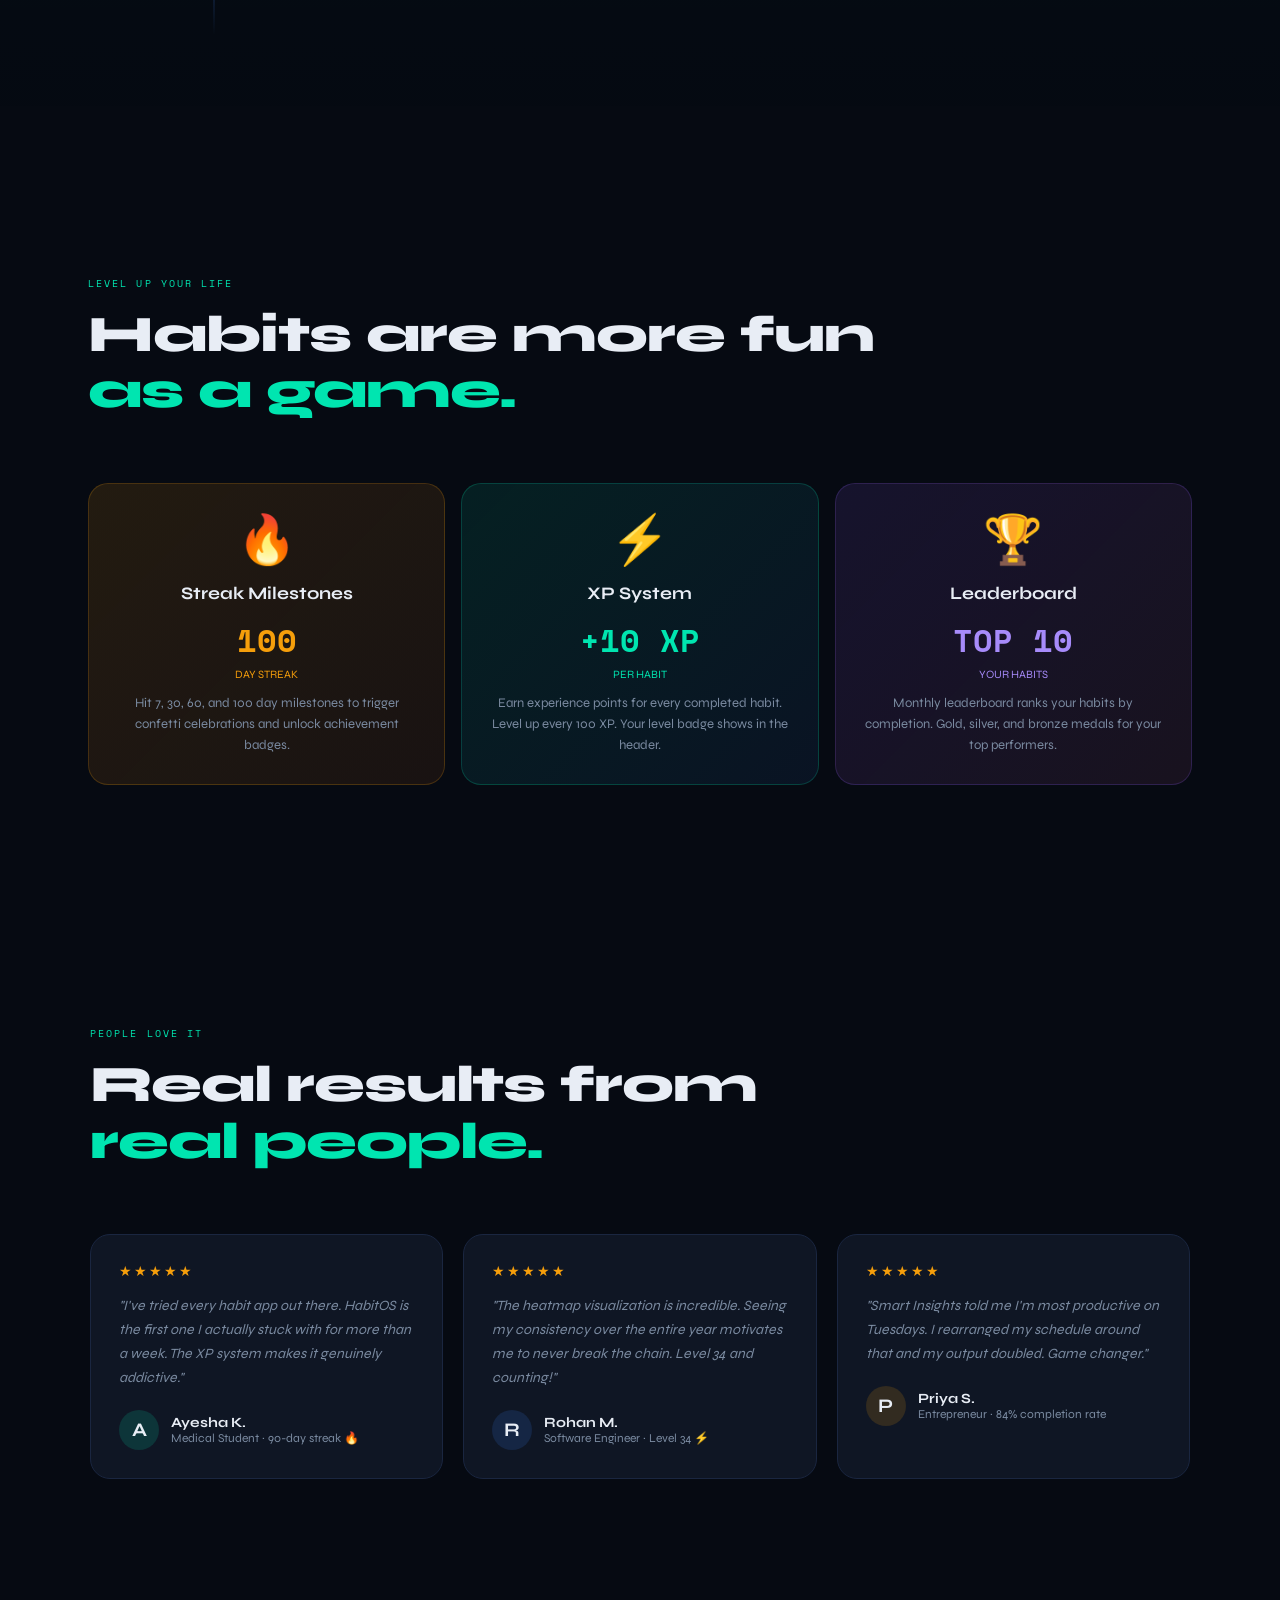
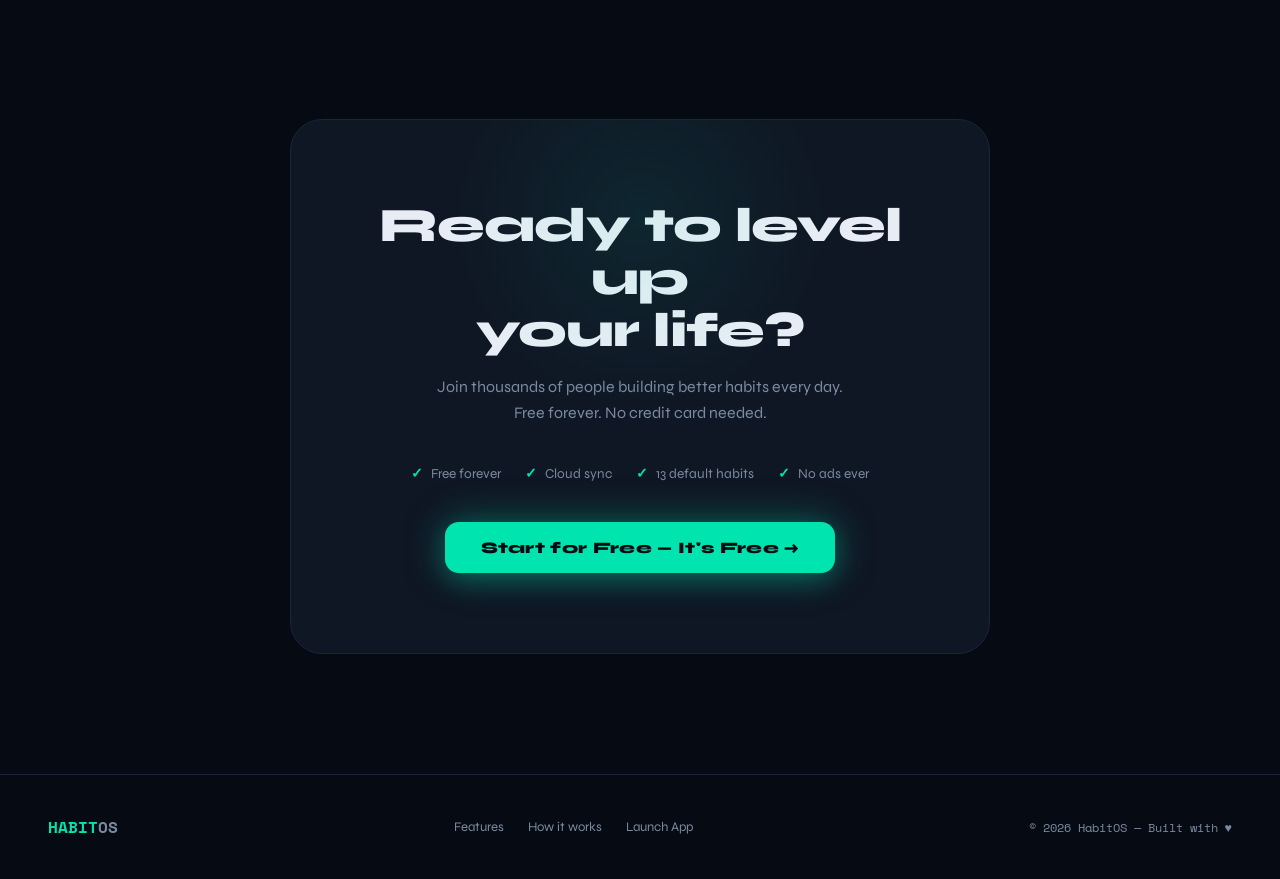
==== commit 6cdb88a7: "fix: description of change" ====
--- a/index.html
+++ b/index.html
@@ -524,7 +524,7 @@
           <div class="mock-gh" style="width:30px;margin-left:4px"></div>
           <div class="mock-gh" style="width:30px;margin-left:4px"></div>
         </div>
-        <div class="mock-grid-rows">
+        <!-- <div class="mock-grid-rows">
           ${[
             [1,1,1,1,1,1,0,1,1,1,1,1,1,1],
             [1,1,0,1,1,1,1,1,1,0,1,1,1,1],
@@ -537,7 +537,7 @@
               <div class="mock-cells">${row.map(v => `<div class="mock-cell ${v ? 'mc-done' : 'mc-empty'}"></div>`).join('')}</div>
             </div>
           `).join('')}
-        </div>
+        </div> -->
       </div>
     </div>
   </div>
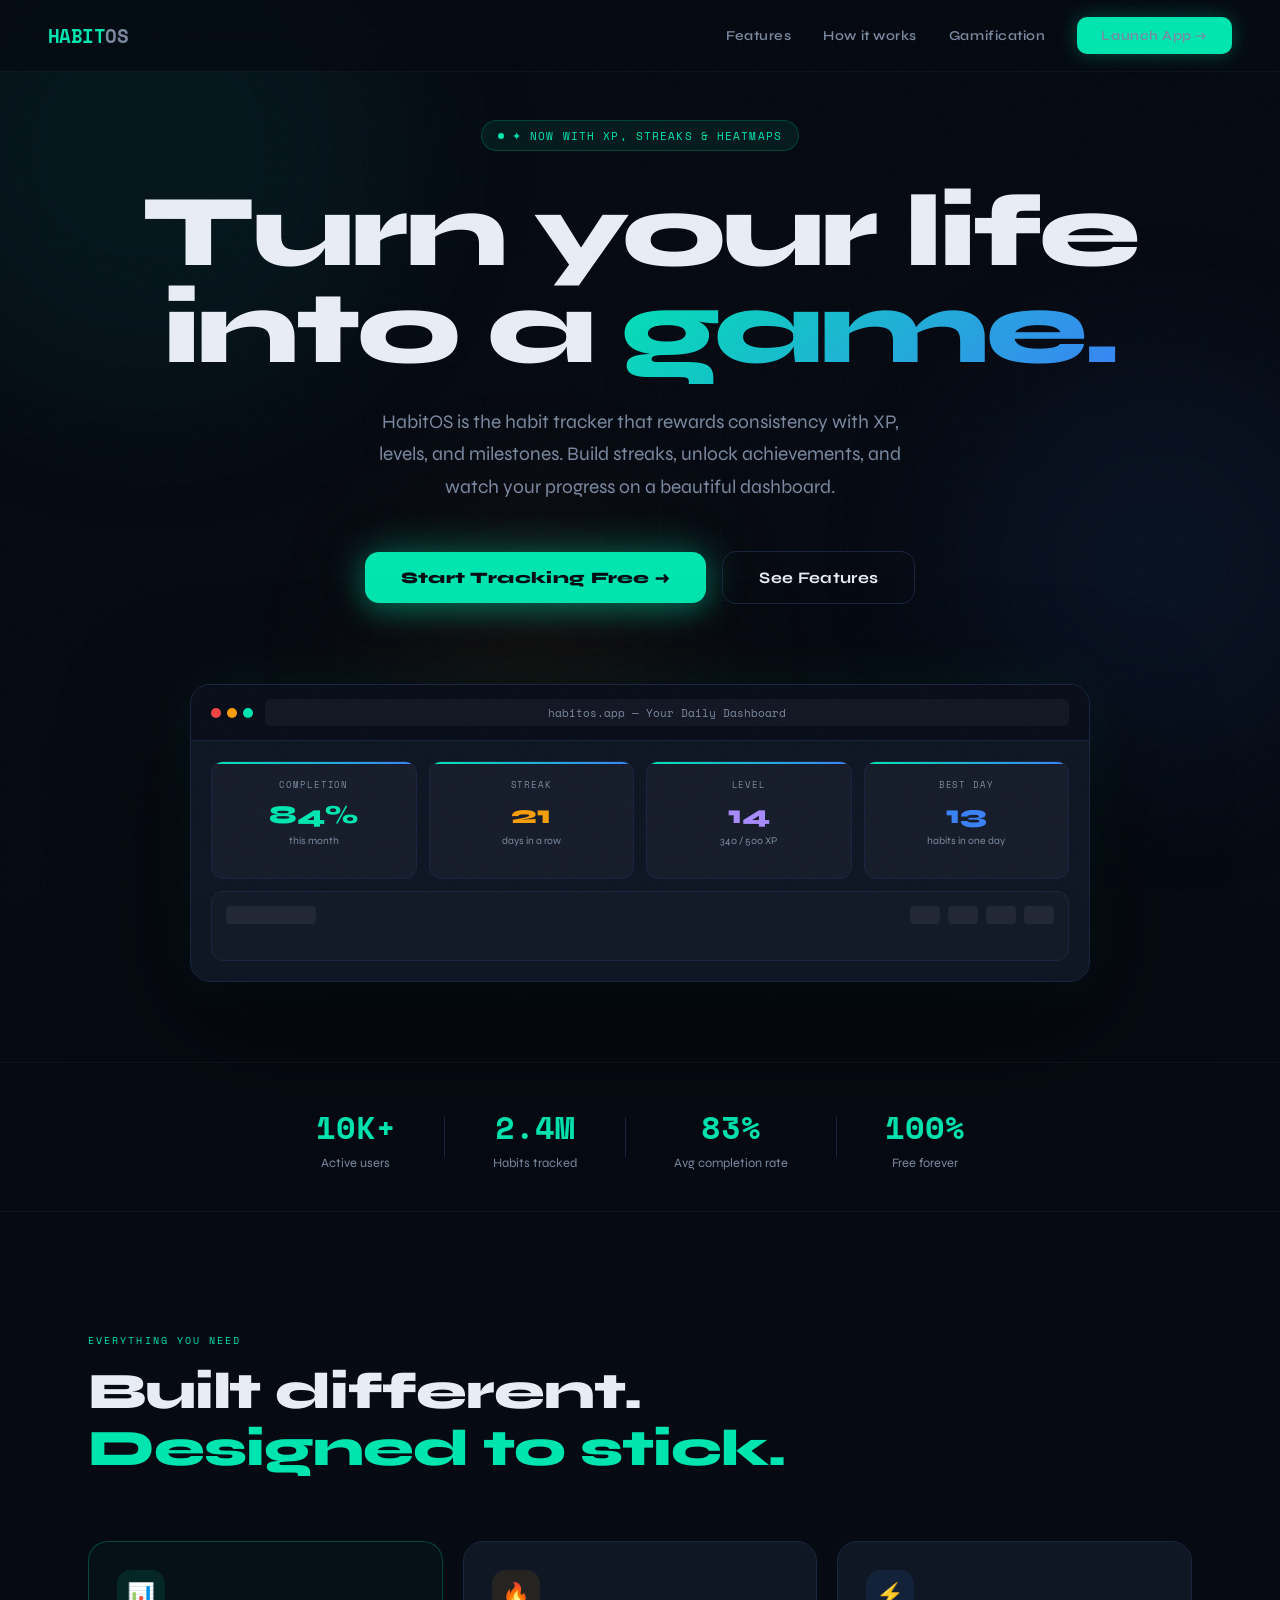
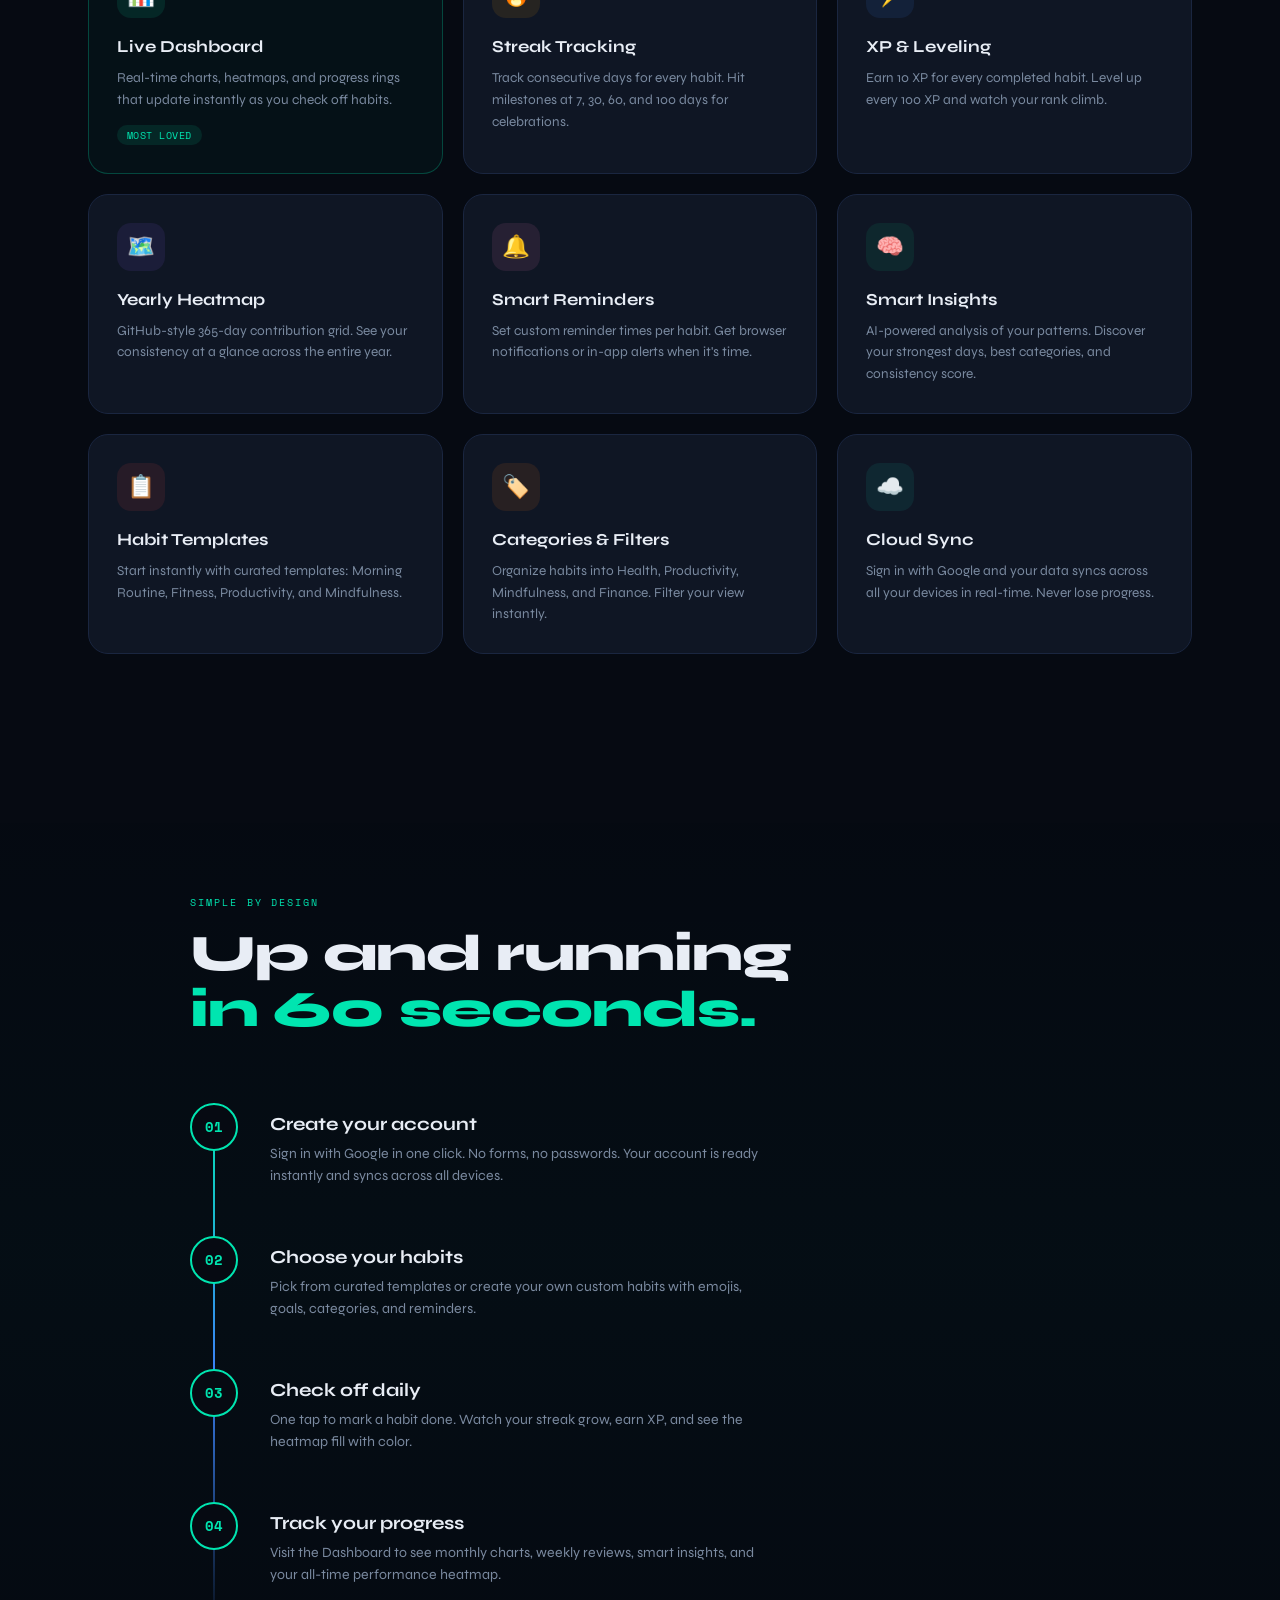
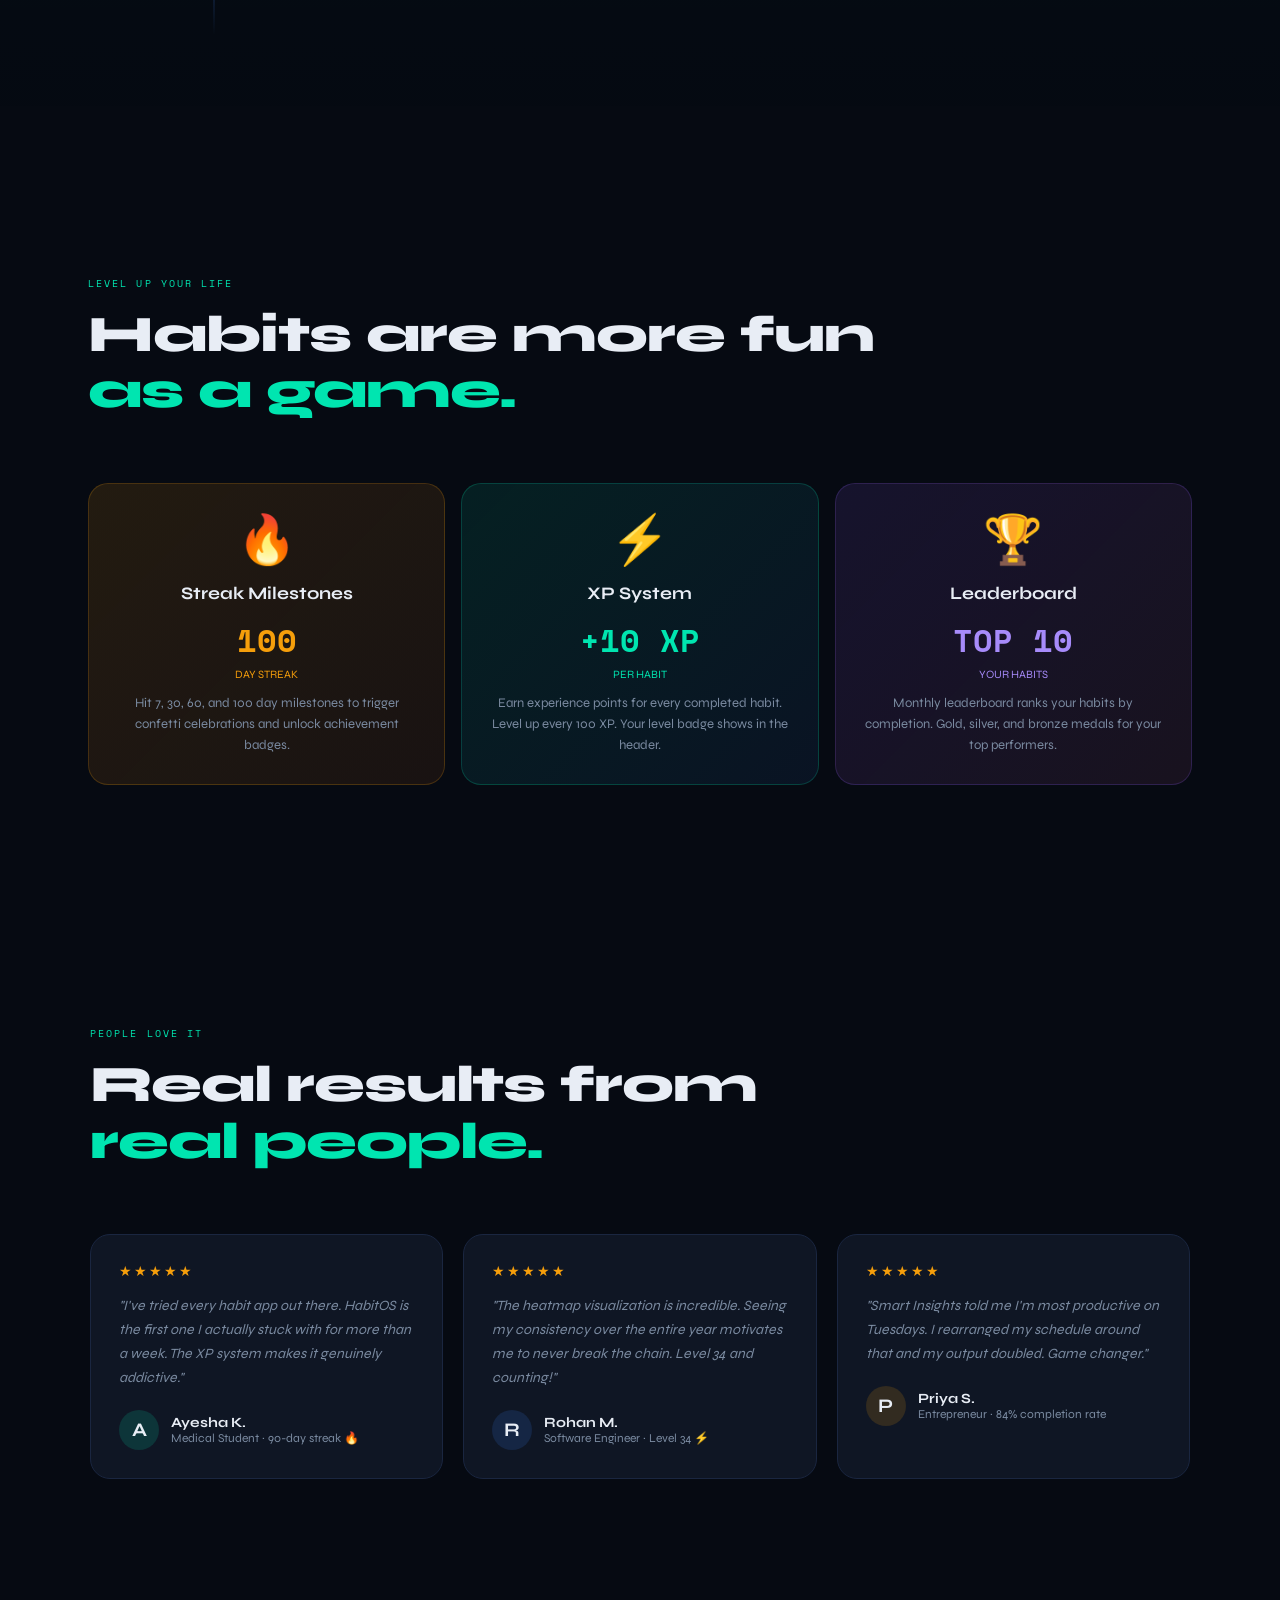
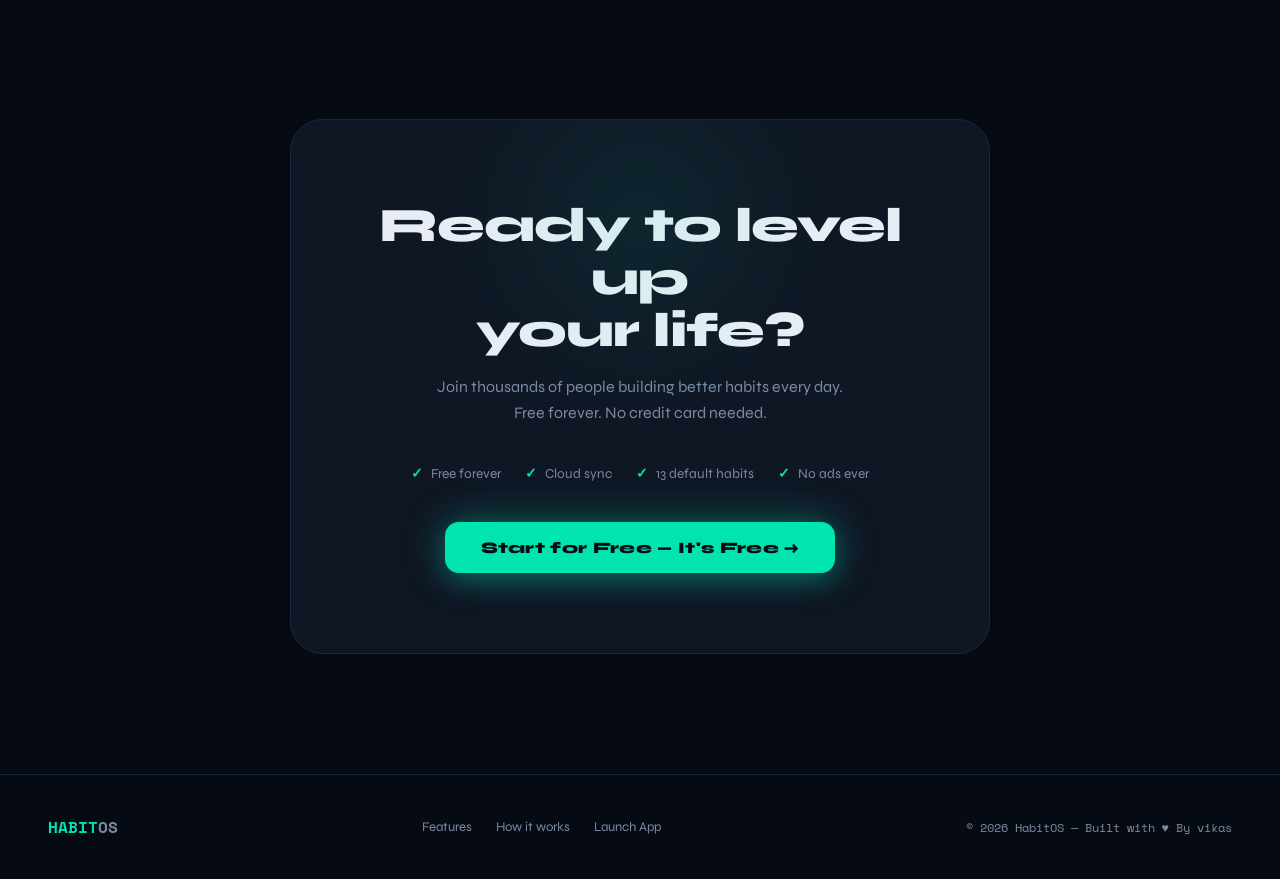
==== commit abce43a0: "new" ====
--- a/index.html
+++ b/index.html
@@ -1,6 +1,12 @@
 <!DOCTYPE html>
 <html lang="en">
 <head>
+  <!-- ====== FAVICON SECTION (edit here) ====== -->
+<link rel="icon" type="image/png" href="/imgs/favicon.png">
+<link rel="apple-touch-icon" href="/imgs/favicon.png">
+<!-- Optional: -->
+<!-- <meta name="theme-color" content="#060a12"> -->
+<!-- ====== /FAVICON SECTION ====== -->
 <meta charset="UTF-8">
 <meta name="viewport" content="width=device-width, initial-scale=1.0">
 <title>HabitOS — Turn Your Life Into a Game</title>
@@ -757,7 +763,7 @@
     <a href="#how-it-works">How it works</a>
     <a href="app.html">Launch App</a>
   </div>
-  <div class="footer-copy">© 2026 HabitOS — Built with ♥</div>
+  <div class="footer-copy">© 2026 HabitOS — Built with ♥ By vikas</div>
 </footer>
 
 <script>
